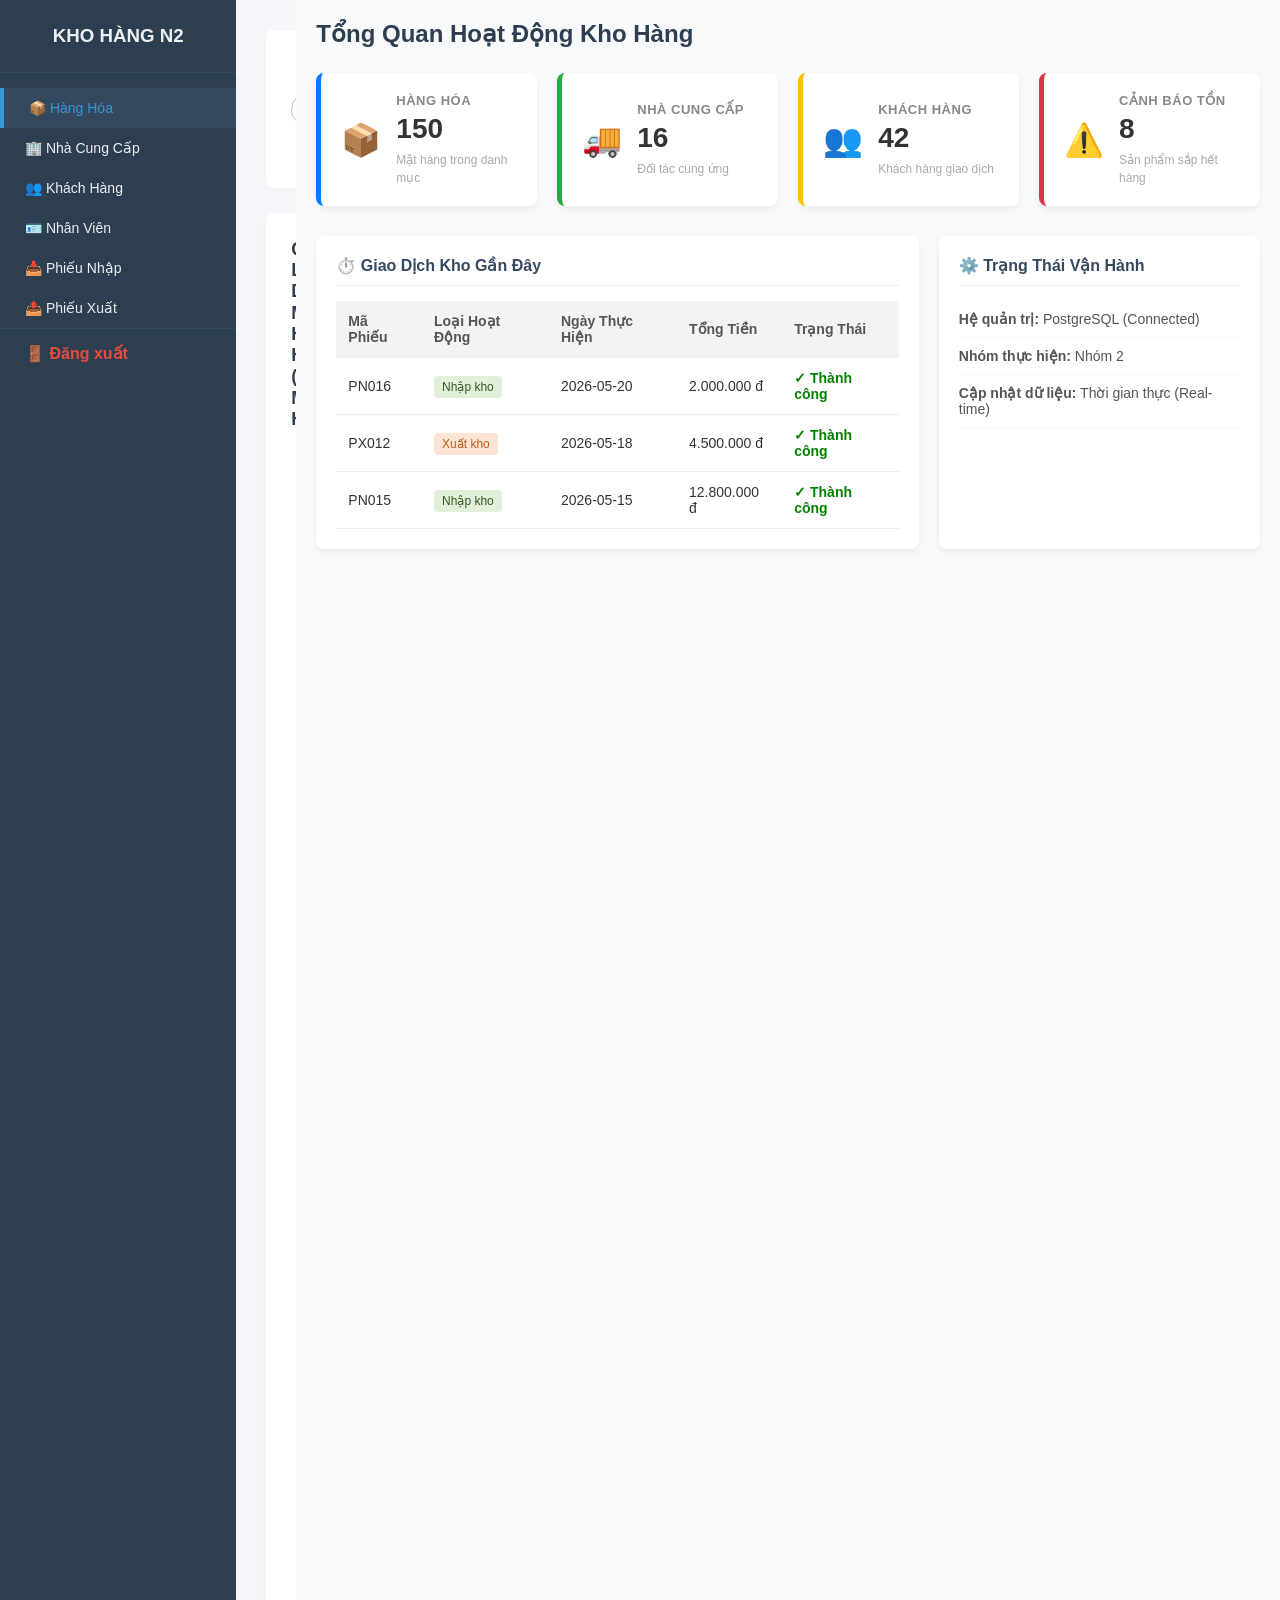
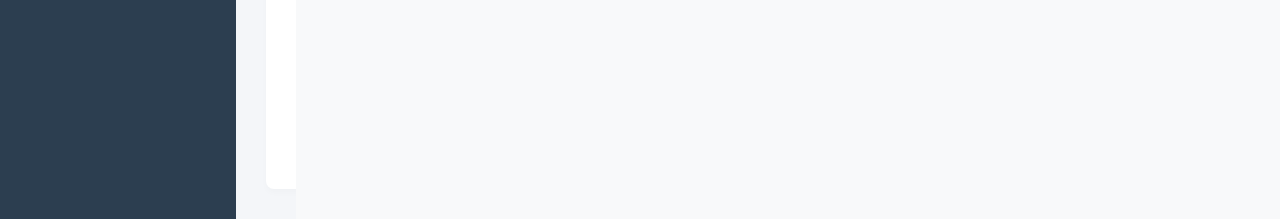
==== index.html @ 29a78b41 "first commit" ====
<!DOCTYPE html>
<html lang="vi">
<head>
    <meta charset="UTF-8">
    <meta name="viewport" content="width=device-width, initial-scale=1.0">
    <title>Bảng Điều Khiển Quản Lý Kho</title>
    <link rel="stylesheet" href="style.css">
</head>
<body>

    <aside class="sidebar">
        <div class="sidebar-brand">
            <h3>KHO HÀNG N2</h3>
        </div>
        <ul class="sidebar-menu">
            <li class="menu-item active" onclick="switchTab('tab-hanghoa')">📦 Hàng Hóa</li>
            <li class="menu-item" onclick="switchTab('tab-nhacungcap')">🏢 Nhà Cung Cấp</li>
            <li class="menu-item" onclick="switchTab('tab-khachhang')">👥 Khách Hàng</li>
            <li class="menu-item" onclick="switchTab('tab-nhanvien')">🪪 Nhân Viên</li>
            <li class="menu-item" onclick="switchTab('tab-phieunhap')">📥 Phiếu Nhập</li>
            <li class="menu-item" onclick="switchTab('tab-phieuxuat')">📤 Phiếu Xuất</li>
            <li class="logout-item"><a href="login.html">🚪 Đăng xuất</a></li>
        </ul>
    </aside>

    <main class="main-content">
        <header class="top-bar">
            <div class="search-box">
                <input type="text" id="globalSearch" placeholder="🔍 Tìm nhanh dữ liệu trong bảng này..." onkeyup="searchActiveTable()">
            </div>
            <div class="user-profile">
                <span>Xin chào, <b>Quản trị viên (Nhóm 2)</b></span>
            </div>
        </header>

        <div id="tab-hanghoa" class="tab-panel active">
            <div class="panel-header">
                <h2>Quản Lý Danh Mục Hàng Hóa (15 Mặt Hàng)</h2>
                <button class="btn btn-primary" onclick="openAddModal('hanghoa')">+ Thêm Hàng Hóa</button>
            </div>
            <div class="table-responsive">
                <table class="data-table" id="table-hanghoa">
                    <thead>
                        <tr><th>Mã Hàng</th><th>Tên Hàng Hóa</th><th>Loại Hàng</th><th>ĐVT</th><th>Giá Nhập (VND)</th><th>Giá Bán (VND)</th><th>Hành động</th></tr>
                    </thead>
                    <tbody>
                        <tr><td><span class="badge">MH001</span></td><td>Gạo Tám Thơm Điện Biên</td><td>Lương thực</td><td>Kg</td><td>15,000</td><td>20,000</td><td><button class="btn-action btn-edit" onclick="openEditModal(this, 'hanghoa')">Sửa</button><button class="btn-action btn-delete" onclick="triggerDelete(this)">Xóa</button></td></tr>
                        <tr><td><span class="badge">MH002</span></td><td>Dầu Ăn Neptune Light 1L</td><td>Thực phẩm</td><td>Chai</td><td>40,000</td><td>50,000</td><td><button class="btn-action btn-edit" onclick="openEditModal(this, 'hanghoa')">Sửa</button><button class="btn-action btn-delete" onclick="triggerDelete(this)">Xóa</button></td></tr>
                        <tr><td><span class="badge">MH003</span></td><td>Mì Hảo Hảo Tôm Chua Cay</td><td>Thực phẩm</td><td>Thùng</td><td>105,000</td><td>120,000</td><td><button class="btn-action btn-edit" onclick="openEditModal(this, 'hanghoa')">Sửa</button><button class="btn-action btn-delete" onclick="triggerDelete(this)">Xóa</button></td></tr>
                        <tr><td><span class="badge">MH004</span></td><td>Nước mắm Nam Ngư 750ml</td><td>Gia vị</td><td>Chai</td><td>30,000</td><td>42,000</td><td><button class="btn-action btn-edit" onclick="openEditModal(this, 'hanghoa')">Sửa</button><button class="btn-action btn-delete" onclick="triggerDelete(this)">Xóa</button></td></tr>
                        <tr><td><span class="badge">MH005</span></td><td>Đường tinh luyện Biên Hòa</td><td>Gia vị</td><td>Kg</td><td>20,000</td><td>28,000</td><td><button class="btn-action btn-edit" onclick="openEditModal(this, 'hanghoa')">Sửa</button><button class="btn-action btn-delete" onclick="triggerDelete(this)">Xóa</button></td></tr>
                        <tr><td><span class="badge">MH006</span></td><td>Nồi Cơm Điện Toshiba 1.8L</td><td>Gia dụng</td><td>Cái</td><td>950,000</td><td>1,150,000</td><td><button class="btn-action btn-edit" onclick="openEditModal(this, 'hanghoa')">Sửa</button><button class="btn-action btn-delete" onclick="triggerDelete(this)">Xóa</button></td></tr>
                        <tr><td><span class="badge">MH007</span></td><td>Bếp từ đơn Sunhouse SHD6160</td><td>Gia dụng</td><td>Cái</td><td>600,000</td><td>850,000</td><td><button class="btn-action btn-edit" onclick="openEditModal(this, 'hanghoa')">Sửa</button><button class="btn-action btn-delete" onclick="triggerDelete(this)">Xóa</button></td></tr>
                        <tr><td><span class="badge">MH008</span></td><td>Bột Giặt Omo Matic 4.5kg</td><td>Hóa mỹ phẩm</td><td>Túi</td><td>120,000</td><td>150,000</td><td><button class="btn-action btn-edit" onclick="openEditModal(this, 'hanghoa')">Sửa</button><button class="btn-action btn-delete" onclick="triggerDelete(this)">Xóa</button></td></tr>
                        <tr><td><span class="badge">MH009</span></td><td>Nước xả vải Comfort 3.2L</td><td>Hóa mỹ phẩm</td><td>Túi</td><td>135,000</td><td>170,000</td><td><button class="btn-action btn-edit" onclick="openEditModal(this, 'hanghoa')">Sửa</button><button class="btn-action btn-delete" onclick="triggerDelete(this)">Xóa</button></td></tr>
                        <tr><td><span class="badge">MH010</span></td><td>Sữa tươi Vinamilk ít đường</td><td>Thực phẩm</td><td>Thùng</td><td>290,000</td><td>335,000</td><td><button class="btn-action btn-edit" onclick="openEditModal(this, 'hanghoa')">Sửa</button><button class="btn-action btn-delete" onclick="triggerDelete(this)">Xóa</button></td></tr>
                        <tr><td><span class="badge">MH011</span></td><td>Tương ớt Chinsu chai 250g</td><td>Gia vị</td><td>Chai</td><td>11,000</td><td>15,000</td><td><button class="btn-action btn-edit" onclick="openEditModal(this, 'hanghoa')">Sửa</button><button class="btn-action btn-delete" onclick="triggerDelete(this)">Xóa</button></td></tr>
                        <tr><td><span class="badge">MH012</span></td><td>Nước rửa chén Sunlight Chanh</td><td>Hóa mỹ phẩm</td><td>Chai</td><td>22,000</td><td>30,000</td><td><button class="btn-action btn-edit" onclick="openEditModal(this, 'hanghoa')">Sửa</button><button class="btn-action btn-delete" onclick="triggerDelete(this)">Xóa</button></td></tr>
                        <tr><td><span class="badge">MH013</span></td><td>Quạt đứng Senko GTS1628</td><td>Gia dụng</td><td>Cái</td><td>320,000</td><td>410,000</td><td><button class="btn-action btn-edit" onclick="openEditModal(this, 'hanghoa')">Sửa</button><button class="btn-action btn-delete" onclick="triggerDelete(this)">Xóa</button></td></tr>
                        <tr><td><span class="badge">MH014</span></td><td>Hạt nêm Knorr thịt thăn 900g</td><td>Gia vị</td><td>Gói</td><td>65,000</td><td>82,000</td><td><button class="btn-action btn-edit" onclick="openEditModal(this, 'hanghoa')">Sửa</button><button class="btn-action btn-delete" onclick="triggerDelete(this)">Xóa</button></td></tr>
                        <tr><td><span class="badge">MH015</span></td><td>Bánh quy Cosy Kinh Đô marie</td><td>Thực phẩm</td><td>Hộp</td><td>38,000</td><td>48,000</td><td><button class="btn-action btn-edit" onclick="openEditModal(this, 'hanghoa')">Sửa</button><button class="btn-action btn-delete" onclick="triggerDelete(this)">Xóa</button></td></tr>
                    </tbody>
                </table>
            </div>
        </div>

        <div id="tab-nhacungcap" class="tab-panel">
            <div class="panel-header">
                <h2>Quản Lý Nhà Cung Cấp (15 Đối Tác)</h2>
                <button class="btn btn-primary" onclick="openAddModal('nhacungcap')">+ Thêm Nhà Cung Cấp</button>
            </div>
            <div class="table-responsive">
                <table class="data-table" id="table-nhacungcap">
                    <thead>
                        <tr><th>Mã NCC</th><th>Tên Nhà Cung Cấp</th><th>Địa Chỉ</th><th>Số Điện Thoại</th><th>Hành động</th></tr>
                    </thead>
                    <tbody>
                        <tr><td><span class="badge">NCC001</span></td><td>Tổng Công ty Lương thực Miền Bắc</td><td>Hai Bà Trưng, Hà Nội</td><td>0243.888.999</td><td><button class="btn-action btn-edit" onclick="openEditModal(this, 'nhacungcap')">Sửa</button><button class="btn-action btn-delete" onclick="triggerDelete(this)">Xóa</button></td></tr>
                        <tr><td><span class="badge">NCC002</span></td><td>Tập đoàn Dầu thực vật Cái Lân</td><td>KCN Cái Lân, Quảng Ninh</td><td>0203.345.678</td><td><button class="btn-action btn-edit" onclick="openEditModal(this, 'nhacungcap')">Sửa</button><button class="btn-action btn-delete" onclick="triggerDelete(this)">Xóa</button></td></tr>
                        <tr><td><span class="badge">NCC003</span></td><td>Công ty Cổ phần Acecook Việt Nam</td><td>Tân Bình, TP. Hồ Chí Minh</td><td>0283.815.406</td><td><button class="btn-action btn-edit" onclick="openEditModal(this, 'nhacungcap')">Sửa</button><button class="btn-action btn-edit" onclick="openEditModal(this, 'nhacungcap')">Sửa</button><button class="btn-action btn-delete" onclick="triggerDelete(this)">Xóa</button></td></tr>
                        <tr><td><span class="badge">NCC004</span></td><td>Công ty TNHH Quốc tế Unilever VN</td><td>Quận 7, TP. Hồ Chí Minh</td><td>0285.413.568</td><td><button class="btn-action btn-edit" onclick="openEditModal(this, 'nhacungcap')">Sửa</button><button class="btn-action btn-delete" onclick="triggerDelete(this)">Xóa</button></td></tr>
                        <tr><td><span class="badge">NCC005</span></td><td>Tập đoàn Sunhouse Toàn Cầu</td><td>Thạch Thất, Hà Nội</td><td>0243.733.996</td><td><button class="btn-action btn-edit" onclick="openEditModal(this, 'nhacungcap')">Sửa</button><button class="btn-action btn-delete" onclick="triggerDelete(this)">Xóa</button></td></tr>
                        <tr><td><span class="badge">NCC006</span></td><td>Công ty Cổ phần Hàng tiêu dùng Masan</td><td>Quận 1, TP. Hồ Chí Minh</td><td>0286.255.566</td><td><button class="btn-action btn-edit" onclick="openEditModal(this, 'nhacungcap')">Sửa</button><button class="btn-action btn-delete" onclick="triggerDelete(this)">Xóa</button></td></tr>
                        <tr><td><span class="badge">NCC007</span></td><td>Công ty Cổ phần Sữa Việt Nam Vinamilk</td><td>Quận 7, TP. Hồ Chí Minh</td><td>0285.415.555</td><td><button class="btn-action btn-edit" onclick="openEditModal(this, 'nhacungcap')">Sửa</button><button class="btn-action btn-delete" onclick="triggerDelete(this)">Xóa</button></td></tr>
                        <tr><td><span class="badge">NCC008</span></td><td>Công ty TNHH Kinh Đô Việt Nam</td><td>Bình Dương</td><td>0274.375.566</td><td><button class="btn-action btn-edit" onclick="openEditModal(this, 'nhacungcap')">Sửa</button><button class="btn-action btn-delete" onclick="triggerDelete(this)">Xóa</button></td></tr>
                        <tr><td><span class="badge">NCC009</span></td><td>Công ty TNHH Điện tử Toshiba VN</td><td>Quận 1, TP. Hồ Chí Minh</td><td>0283.824.288</td><td><button class="btn-action btn-edit" onclick="openEditModal(this, 'nhacungcap')">Sửa</button><button class="btn-action btn-delete" onclick="triggerDelete(this)">Xóa</button></td></tr>
                        <tr><td><span class="badge">NCC010</span></td><td>Công ty Điện gia dụng Senko VN</td><td>Bình Tân, TP. Hồ Chí Minh</td><td>0283.762.024</td><td><button class="btn-action btn-edit" onclick="openEditModal(this, 'nhacungcap')">Sửa</button><button class="btn-action btn-delete" onclick="triggerDelete(this)">Xóa</button></td></tr>
                        <tr><td><span class="badge">NCC011</span></td><td>Nhà máy Đường Biên Hòa</td><td>Biên Hòa, Đồng Nai</td><td>0251.383.615</td><td><button class="btn-action btn-edit" onclick="openEditModal(this, 'nhacungcap')">Sửa</button><button class="btn-action btn-delete" onclick="triggerDelete(this)">Xóa</button></td></tr>
                        <tr><td><span class="badge">NCC012</span></td><td>Đại lý Phân phối Nông sản Việt</td><td>Hoàng Mai, Hà Nội</td><td>0912.999.111</td><td><button class="btn-action btn-edit" onclick="openEditModal(this, 'nhacungcap')">Sửa</button><button class="btn-action btn-delete" onclick="triggerDelete(this)">Xóa</button></td></tr>
                        <tr><td><span class="badge">NCC013</span></td><td>Nhà cung ứng Gia vị miền Trung</td><td>Hải Châu, Đà Nẵng</td><td>0236.355.777</td><td><button class="btn-action btn-edit" onclick="openEditModal(this, 'nhacungcap')">Sửa</button><button class="btn-action btn-delete" onclick="triggerDelete(this)">Xóa</button></td></tr>
                        <tr><td><span class="badge">NCC014</span></td><td>Bách Hóa Tổng Hợp Minh Quân</td><td>Thanh Xuân, Hà Nội</td><td>0944.555.666</td><td><button class="btn-action btn-edit" onclick="openEditModal(this, 'nhacungcap')">Sửa</button><button class="btn-action btn-delete" onclick="triggerDelete(this)">Xóa</button></td></tr>
                        <tr><td><span class="badge">NCC015</span></td><td>Hệ thống Phân phối Thiết bị Điện máy Sài Gòn</td><td>Quận 3, TP. Hồ Chí Minh</td><td>0283.999.888</td><td><button class="btn-action btn-edit" onclick="openEditModal(this, 'nhacungcap')">Sửa</button><button class="btn-action btn-delete" onclick="triggerDelete(this)">Xóa</button></td></tr>
                    </tbody>
                </table>
            </div>
        </div>

        <div id="tab-khachhang" class="tab-panel">
            <div class="panel-header">
                <h2>Quản Lý Danh Sách Khách Hàng (15 Khách Hàng)</h2>
                <button class="btn btn-primary" onclick="openAddModal('khachhang')">+ Thêm Khách Hàng</button>
            </div>
            <div class="table-responsive">
                <table class="data-table" id="table-khachhang">
                    <thead>
                        <tr><th>Mã KH</th><th>Tên Khách Hàng</th><th>Địa Chỉ</th><th>Số Điện Thoại</th><th>Email</th><th>Hành động</th></tr>
                    </thead>
                    <tbody>
                        <tr><td><span class="badge">KH001</span></td><td>Nguyễn Văn An</td><td>Cầu Giấy, Hà Nội</td><td>0912.345.678</td><td>an.nv@gmail.com</td><td><button class="btn-action btn-edit" onclick="openEditModal(this, 'khachhang')">Sửa</button><button class="btn-action btn-delete" onclick="triggerDelete(this)">Xóa</button></td></tr>
                        <tr><td><span class="badge">KH002</span></td><td>Trần Thị Bình</td><td>Đống Đa, Hà Nội</td><td>0988.777.666</td><td>binh.tt@gmail.com</td><td><button class="btn-action btn-edit" onclick="openEditModal(this, 'khachhang')">Sửa</button><button class="btn-action btn-delete" onclick="triggerDelete(this)">Xóa</button></td></tr>
                        <tr><td><span class="badge">KH003</span></td><td>Lê Hoàng Long</td><td>Quận 1, TP. Hồ Chí Minh</td><td>0903.111.222</td><td>long.lh@gmail.com</td><td><button class="btn-action btn-edit" onclick="openEditModal(this, 'khachhang')">Sửa</button><button class="btn-action btn-delete" onclick="triggerDelete(this)">Xóa</button></td></tr>
                        <tr><td><span class="badge">KH004</span></td><td>Phạm Minh Đức</td><td>Hải An, Hải Phòng</td><td>0945.888.112</td><td>duc.pm@gmail.com</td><td><button class="btn-action btn-edit" onclick="openEditModal(this, 'khachhang')">Sửa</button><button class="btn-action btn-delete" onclick="triggerDelete(this)">Xóa</button></td></tr>
                        <tr><td><span class="badge">KH005</span></td><td>Vũ Thu Thảo</td><td>Thanh Xuân, Hà Nội</td><td>0976.223.344</td><td>thao.vt@gmail.com</td><td><button class="btn-action btn-edit" onclick="openEditModal(this, 'khachhang')">Sửa</button><button class="btn-action btn-delete" onclick="triggerDelete(this)">Xóa</button></td></tr>
                        <tr><td><span class="badge">KH006</span></td><td>Đỗ Hoàng Bách</td><td>Hoàn Kiếm, Hà Nội</td><td>0915.999.000</td><td>bach.dh@gmail.com</td><td><button class="btn-action btn-edit" onclick="openEditModal(this, 'khachhang')">Sửa</button><button class="btn-action btn-delete" onclick="triggerDelete(this)">Xóa</button></td></tr>
                        <tr><td><span class="badge">KH007</span></td><td>Hoàng Ngọc Diệp</td><td>Ba Đình, Hà Nội</td><td>0934.123.456</td><td>diep.hn@hotmail.com</td><td><button class="btn-action btn-edit" onclick="openEditModal(this, 'khachhang')">Sửa</button><button class="btn-action btn-delete" onclick="triggerDelete(this)">Xóa</button></td></tr>
                        <tr><td><span class="badge">KH008</span></td><td>Bùi Quốc Khánh</td><td>TP. Bắc Ninh</td><td>0965.444.555</td><td>khanh.bq@yahoo.com</td><td><button class="btn-action btn-edit" onclick="openEditModal(this, 'khachhang')">Sửa</button><button class="btn-action btn-delete" onclick="triggerDelete(this)">Xóa</button></td></tr>
                        <tr><td><span class="badge">KH009</span></td><td>Nguyễn Thị Mai</td><td>TP. Vinh, Nghệ An</td><td>0919.828.181</td><td>mai.nt@gmail.com</td><td><button class="btn-action btn-edit" onclick="openEditModal(this, 'khachhang')">Sửa</button><button class="btn-action btn-delete" onclick="triggerDelete(this)">Xóa</button></td></tr>
                        <tr><td><span class="badge">KH010</span></td><td>Phan Thanh Tùng</td><td>Liên Chiểu, Đà Nẵng</td><td>0905.777.888</td><td>tung.pt@outlook.com</td><td><button class="btn-action btn-edit" onclick="openEditModal(this, 'khachhang')">Sửa</button><button class="btn-action btn-delete" onclick="triggerDelete(this)">Xóa</button></td></tr>
                        <tr><td><span class="badge">KH011</span></td><td>Nguyễn Thúy Hạnh</td><td>Quận 3, TP. Hồ Chí Minh</td><td>0938.441.122</td><td>hanh.nt@gmail.com</td><td><button class="btn-action btn-edit" onclick="openEditModal(this, 'khachhang')">Sửa</button><button class="btn-action btn-delete" onclick="triggerDelete(this)">Xóa</button></td></tr>
                        <tr><td><span class="badge">KH012</span></td><td>Dương Đình Vinh</td><td>Lạng Sơn</td><td>0982.332.211</td><td>vinh.dd@gmail.com</td><td><button class="btn-action btn-edit" onclick="openEditModal(this, 'khachhang')">Sửa</button><button class="btn-action btn-delete" onclick="triggerDelete(this)">Xóa</button></td></tr>
                        <tr><td><span class="badge">KH013</span></td><td>Lý Chí Thành</td><td>Quận 5, TP. Hồ Chí Minh</td><td>0909.667.788</td><td>thanh.lc@gmail.com</td><td><button class="btn-action btn-edit" onclick="openEditModal(this, 'khachhang')">Sửa</button><button class="btn-action btn-delete" onclick="triggerDelete(this)">Xóa</button></td></tr>
                        <tr><td><span class="badge">KH014</span></td><td>Trịnh Công Sơn</td><td>Thành phố Huế</td><td>0947.121.212</td><td>son.tc@gmail.com</td><td><button class="btn-action btn-edit" onclick="openEditModal(this, 'khachhang')">Sửa</button><button class="btn-action btn-delete" onclick="triggerDelete(this)">Xóa</button></td></tr>
                        <tr><td><span class="badge">KH015</span></td><td>Vương Quốc Hải</td><td>Hạ Long, Quảng Ninh</td><td>0913.554.433</td><td>hai.vq@gmail.com</td><td><button class="btn-action btn-edit" onclick="openEditModal(this, 'khachhang')">Sửa</button><button class="btn-action btn-delete" onclick="triggerDelete(this)">Xóa</button></td></tr>
                    </tbody>
                </table>
            </div>
        </div>

        <div id="tab-nhanvien" class="tab-panel">
            <div class="panel-header">
                <h2>Quản Lý Đội Ngũ Nhân Viên (15 Nhân Viên)</h2>
                <button class="btn btn-primary" onclick="openAddModal('nhanvien')">+ Thêm Nhân Viên</button>
            </div>
            <div class="table-responsive">
                <table class="data-table" id="table-nhanvien">
                    <thead>
                        <tr><th>Mã NV</th><th>Họ Tên</th><th>Chức Vụ</th><th>Tài Khoản</th><th>Quyền</th><th>Hành động</th></tr>
                    </thead>
                    <tbody>
                        <tr><td><span class="badge">NV001</span></td><td>Phạm Văn Cự</td><td>Giảng viên hướng dẫn</td><td>cu.pv</td><td>Admin Tổng</td><td><button class="btn-action btn-edit" onclick="openEditModal(this, 'nhanvien')">Sửa</button><button class="btn-action btn-delete" onclick="triggerDelete(this)">Xóa</button></td></tr>
                        <tr><td><span class="badge">NV002</span></td><td>Khổng Đức Bình</td><td>Trưởng ban kiểm kho</td><td>binh.kd</td><td>Admin</td><td><button class="btn-action btn-edit" onclick="openEditModal(this, 'nhanvien')">Sửa</button><button class="btn-action btn-delete" onclick="triggerDelete(this)">Xóa</button></td></tr>
                        <tr><td><span class="badge">NV003</span></td><td>Phùng Hoàng Khoa</td><td>Kế toán kho hàng</td><td>khoa.ph</td><td>User</td><td><button class="btn-action btn-edit" onclick="openEditModal(this, 'nhanvien')">Sửa</button><button class="btn-action btn-delete" onclick="triggerDelete(this)">Xóa</button></td></tr>
                        <tr><td><span class="badge">NV004</span></td><td>Đinh Quốc Tuấn</td><td>Nhân viên điều phối xuất</td><td>tuan.dq</td><td>User</td><td><button class="btn-action btn-edit" onclick="openEditModal(this, 'nhanvien')">Sửa</button><button class="btn-action btn-delete" onclick="triggerDelete(this)">Xóa</button></td></tr>
                        <tr><td><span class="badge">NV005</span></td><td>Đặng Nguyên Bách</td><td>Thủ kho phụ trách nhập</td><td>bach.dn</td><td>User</td><td><button class="btn-action btn-edit" onclick="openEditModal(this, 'nhanvien')">Sửa</button><button class="btn-action btn-delete" onclick="triggerDelete(this)">Xóa</button></td></tr>
                        <tr><td><span class="badge">NV006</span></td><td>Nguyễn Hoàng Long</td><td>Giám sát ca ngày</td><td>long.nh</td><td>Admin</td><td><button class="btn-action btn-edit" onclick="openEditModal(this, 'nhanvien')">Sửa</button><button class="btn-action btn-delete" onclick="triggerDelete(this)">Xóa</button></td></tr>
                        <tr><td><span class="badge">NV007</span></td><td>Trần Minh Quân</td><td>Giám sát ca đêm</td><td>quan.tm</td><td>User</td><td><button class="btn-action btn-edit" onclick="openEditModal(this, 'nhanvien')">Sửa</button><button class="btn-action btn-delete" onclick="triggerDelete(this)">Xóa</button></td></tr>
                        <tr><td><span class="badge">NV008</span></td><td>Lê Thị Hương</td><td>Nhân viên dán nhãn</td><td>huong.lt</td><td>User</td><td><button class="btn-action btn-edit" onclick="openEditModal(this, 'nhanvien')">Sửa</button><button class="btn-action btn-delete" onclick="triggerDelete(this)">Xóa</button></td></tr>
                        <tr><td><span class="badge">NV009</span></td><td>Nguyễn Đình Trọng</td><td>Nhân viên bốc dỡ</td><td>trong.nd</td><td>User</td><td><button class="btn-action btn-edit" onclick="openEditModal(this, 'nhanvien')">Sửa</button><button class="btn-action btn-delete" onclick="triggerDelete(this)">Xóa</button></td></tr>
                        <tr><td><span class="badge">NV010</span></td><td>Phạm Thanh Hà</td><td>Nhân viên văn phòng kho</td><td>ha.pt</td><td>User</td><td><button class="btn-action btn-edit" onclick="openEditModal(this, 'nhanvien')">Sửa</button><button class="btn-action btn-delete" onclick="triggerDelete(this)">Xóa</button></td></tr>
                        <tr><td><span class="badge">NV011</span></td><td>Vũ Đức Thịnh</td><td>Nhân viên vận chuyển 1</td><td>thinh.vd</td><td>User</td><td><button class="btn-action btn-edit" onclick="openEditModal(this, 'nhanvien')">Sửa</button><button class="btn-action btn-delete" onclick="triggerDelete(this)">Xóa</button></td></tr>
                        <tr><td><span class="badge">NV012</span></td><td>Đỗ Văn Hùng</td><td>Nhân viên vận chuyển 2</td><td>hung.dv</td><td>User</td><td><button class="btn-action btn-edit" onclick="openEditModal(this, 'nhanvien')">Sửa</button><button class="btn-action btn-delete" onclick="triggerDelete(this)">Xóa</button></td></tr>
                        <tr><td><span class="badge">NV013</span></td><td>Lý Mỹ Linh</td><td>Kế toán công nợ kho</td><td>linh.lm</td><td>User</td><td><button class="btn-action btn-edit" onclick="openEditModal(this, 'nhanvien')">Sửa</button><button class="btn-action btn-delete" onclick="triggerDelete(this)">Xóa</button></td></tr>
                        <tr><td><span class="badge">NV014</span></td><td>Trần Hoàng Giang</td><td>Bảo vệ tổng kho</td><td>giang.th</td><td>User</td><td><button class="btn-action btn-edit" onclick="openEditModal(this, 'nhanvien')">Sửa</button><button class="btn-action btn-delete" onclick="triggerDelete(this)">Xóa</button></td></tr>
                        <tr><td><span class="badge">NV015</span></td><td>Nguyễn Quốc Bảo</td><td>Kỹ thuật viên hệ thống</td><td>bao.nq</td><td>Admin</td><td><button class="btn-action btn-edit" onclick="openEditModal(this, 'nhanvien')">Sửa</button><button class="btn-action btn-delete" onclick="triggerDelete(this)">Xóa</button></td></tr>
                    </tbody>
                </table>
            </div>
        </div>

        <div id="tab-phieunhap" class="tab-panel">
            <div class="panel-header">
                <h2>Quản Lý Lịch Sử Nhập Kho (15 Lịch Sử)</h2>
                <button class="btn btn-primary" onclick="openAddModal('phieunhap')">+ Lập Phiếu Nhập</button>
            </div>
            <div class="table-responsive">
                <table class="data-table" id="table-phieunhap">
                    <thead>
                        <tr><th>Mã Phiếu</th><th>Ngày Nhập</th><th>Nhà Cung Cấp</th><th>NV Lập</th><th>Chi Tiết Mặt Hàng (Mã - SL)</th><th>Tổng Tiền (VND)</th><th>Hành động</th></tr>
                    </thead>
                    <tbody>
                        <tr><td><span class="badge">PN001</span></td><td>2026-05-01</td><td>NCC001</td><td>NV005</td><td>• MH001 (200 Kg)<br>• MH005 (50 Kg)</td><td>4,000,000</td><td><button class="btn-action btn-edit" onclick="openEditModal(this, 'phieunhap')">Sửa</button><button class="btn-action btn-delete" onclick="triggerDelete(this)">Xóa</button></td></tr>
                        <tr><td><span class="badge">PN002</span></td><td>2026-05-02</td><td>NCC002</td><td>NV003</td><td>• MH002 (200 Chai)</td><td>8,000,000</td><td><button class="btn-action btn-edit" onclick="openEditModal(this, 'phieunhap')">Sửa</button><button class="btn-action btn-delete" onclick="triggerDelete(this)">Xóa</button></td></tr>
                        <tr><td><span class="badge">PN003</span></td><td>2026-05-03</td><td>NCC003</td><td>NV005</td><td>• MH003 (100 Thùng)</td><td>10,500,000</td><td><button class="btn-action btn-edit" onclick="openEditModal(this, 'phieunhap')">Sửa</button><button class="btn-action btn-delete" onclick="triggerDelete(this)">Xóa</button></td></tr>
                        <tr><td><span class="badge">PN004</span></td><td>2026-05-04</td><td>NCC005</td><td>NV002</td><td>• MH006 (20 Cái)<br>• MH007 (10 Cái)</td><td>25,000,000</td><td><button class="btn-action btn-edit" onclick="openEditModal(this, 'phieunhap')">Sửa</button><button class="btn-action btn-delete" onclick="triggerDelete(this)">Xóa</button></td></tr>
                        <tr><td><span class="badge">PN005</span></td><td>2026-05-05</td><td>NCC004</td><td>NV003</td><td>• MH008 (100 Túi)</td><td>12,000,000</td><td><button class="btn-action btn-edit" onclick="openEditModal(this, 'phieunhap')">Sửa</button><button class="btn-action btn-delete" onclick="triggerDelete(this)">Xóa</button></td></tr>
                        <tr><td><span class="badge">PN006</span></td><td>2026-05-06</td><td>NCC006</td><td>NV005</td><td>• MH004 (150 Chai)</td><td>4,500,000</td><td><button class="btn-action btn-edit" onclick="openEditModal(this, 'phieunhap')">Sửa</button><button class="btn-action btn-delete" onclick="triggerDelete(this)">Xóa</button></td></tr>
                        <tr><td><span class="badge">PN007</span></td><td>2026-05-07</td><td>NCC007</td><td>NV003</td><td>• MH010 (50 Thùng)</td><td>14,500,000</td><td><button class="btn-action btn-edit" onclick="openEditModal(this, 'phieunhap')">Sửa</button><button class="btn-action btn-delete" onclick="triggerDelete(this)">Xóa</button></td></tr>
                        <tr><td><span class="badge">PN008</span></td><td>2026-05-08</td><td>NCC008</td><td>NV005</td><td>• MH015 (80 Hộp)</td><td>3,040,000</td><td><button class="btn-action btn-edit" onclick="openEditModal(this, 'phieunhap')">Sửa</button><button class="btn-action btn-delete" onclick="triggerDelete(this)">Xóa</button></td></tr>
                        <tr><td><span class="badge">PN009</span></td><td>2026-05-09</td><td>NCC009</td><td>NV002</td><td>• MH006 (15 Cái)</td><td>14,250,000</td><td><button class="btn-action btn-edit" onclick="openEditModal(this, 'phieunhap')">Sửa</button><button class="btn-action btn-delete" onclick="triggerDelete(this)">Xóa</button></td></tr>
                        <tr><td><span class="badge">PN010</span></td><td>2026-05-10</td><td>NCC010</td><td>NV010</td><td>• MH013 (40 Cái)</td><td>12,800,000</td><td><button class="btn-action btn-edit" onclick="openEditModal(this, 'phieunhap')">Sửa</button><button class="btn-action btn-delete" onclick="triggerDelete(this)">Xóa</button></td></tr>
                        <tr><td><span class="badge">PN011</span></td><td>2026-05-11</td><td>NCC011</td><td>NV003</td><td>• MH005 (200 Kg)</td><td>4,000,000</td><td><button class="btn-action btn-edit" onclick="openEditModal(this, 'phieunhap')">Sửa</button><button class="btn-action btn-delete" onclick="triggerDelete(this)">Xóa</button></td></tr>
                        <tr><td><span class="badge">PN012</span></td><td>2026-05-12</td><td>NCC012</td><td>NV005</td><td>• MH001 (500 Kg)</td><td>7,500,000</td><td><button class="btn-action btn-edit" onclick="openEditModal(this, 'phieunhap')">Sửa</button><button class="btn-action btn-delete" onclick="triggerDelete(this)">Xóa</button></td></tr>
                        <tr><td><span class="badge">PN013</span></td><td>2026-05-13</td><td>NCC013</td><td>NV003</td><td>• MH011 (100 Chai)</td><td>1,100,000</td><td><button class="btn-action btn-edit" onclick="openEditModal(this, 'phieunhap')">Sửa</button><button class="btn-action btn-delete" onclick="triggerDelete(this)">Xóa</button></td></tr>
                        <tr><td><span class="badge">PN014</span></td><td>2026-05-14</td><td>NCC014</td><td>NV005</td><td>• MH012 (60 Chai)<br>• MH014 (30 Gói)</td><td>3,270,000</td><td><button class="btn-action btn-edit" onclick="openEditModal(this, 'phieunhap')">Sửa</button><button class="btn-action btn-delete" onclick="triggerDelete(this)">Xóa</button></td></tr>
                        <tr><td><span class="badge">PN015</span></td><td>2026-05-15</td><td>NCC015</td><td>NV015</td><td>• MH007 (25 Cái)</td><td>15,000,000</td><td><button class="btn-action btn-edit" onclick="openEditModal(this, 'phieunhap')">Sửa</button><button class="btn-action btn-delete" onclick="triggerDelete(this)">Xóa</button></td></tr>
                    </tbody>
                </table>
            </div>
        </div>

        <div id="tab-phieuxuat" class="tab-panel">
            <div class="panel-header">
                <h2>Quản Lý Lịch Sử Xuất Kho (15 Lịch Sử)</h2>
                <button class="btn btn-primary" onclick="openAddModal('phieuxuat')">+ Lập Phiếu Xuất</button>
            </div>
            <div class="table-responsive">
                <table class="data-table" id="table-phieuxuat">
                    <thead>
                        <tr><th>Mã Phiếu</th><th>Ngày Xuất</th><th>Khách Hàng</th><th>NV Lập</th><th>NV Giao</th><th>Chi Tiết Mặt Hàng (Mã - SL)</th><th>Tổng Tiền (VND)</th><th>Hành động</th></tr>
                    </thead>
                    <tbody>
                        <tr><td><span class="badge">PX001</span></td><td>2026-05-02</td><td>KH001</td><td>NV002</td><td>NV011</td><td>• MH001 (50 Kg)<br>• MH002 (10 Chai)</td><td>1,500,000</td><td><button class="btn-action btn-edit" onclick="openEditModal(this, 'phieuxuat')">Sửa</button><button class="btn-action btn-delete" onclick="triggerDelete(this)">Xóa</button></td></tr>
                        <tr><td><span class="badge">PX002</span></td><td>2026-05-03</td><td>KH003</td><td>NV003</td><td>NV011</td><td>• MH006 (2 Cái)<br>• MH007 (1 Cái)</td><td>3,150,000</td><td><button class="btn-action btn-edit" onclick="openEditModal(this, 'phieuxuat')">Sửa</button><button class="btn-action btn-delete" onclick="triggerDelete(this)">Xóa</button></td></tr>
                        <tr><td><span class="badge">PX003</span></td><td>2026-05-04</td><td>KH002</td><td>NV002</td><td>NV012</td><td>• MH003 (5 Thùng)<br>• MH004 (2 Chai)</td><td>684,000</td><td><button class="btn-action btn-edit" onclick="openEditModal(this, 'phieuxuat')">Sửa</button><button class="btn-action btn-delete" onclick="triggerDelete(this)">Xóa</button></td></tr>
                        <tr><td><span class="badge">PX004</span></td><td>2026-05-05</td><td>KH005</td><td>NV003</td><td>NV011</td><td>• MH008 (10 Túi)</td><td>1,500,000</td><td><button class="btn-action btn-edit" onclick="openEditModal(this, 'phieuxuat')">Sửa</button><button class="btn-action btn-delete" onclick="triggerDelete(this)">Xóa</button></td></tr>
                        <tr><td><span class="badge">PX005</span></td><td>2026-05-06</td><td>KH004</td><td>NV002</td><td>NV012</td><td>• MH003 (20 Thùng)</td><td>2,400,000</td><td><button class="btn-action btn-edit" onclick="openEditModal(this, 'phieuxuat')">Sửa</button><button class="btn-action btn-delete" onclick="triggerDelete(this)">Xóa</button></td></tr>
                        <tr><td><span class="badge">PX006</span></td><td>2026-05-07</td><td>KH006</td><td>NV006</td><td>NV011</td><td>• MH009 (5 Túi)</td><td>850,000</td><td><button class="btn-action btn-edit" onclick="openEditModal(this, 'phieuxuat')">Sửa</button><button class="btn-action btn-delete" onclick="triggerDelete(this)">Xóa</button></td></tr>
                        <tr><td><span class="badge">PX007</span></td><td>2026-05-08</td><td>KH007</td><td>NV003</td><td>NV011</td><td>• MH010 (10 Thùng)</td><td>3,350,000</td><td><button class="btn-action btn-edit" onclick="openEditModal(this, 'phieuxuat')">Sửa</button><button class="btn-action btn-delete" onclick="triggerDelete(this)">Xóa</button></td></tr>
                        <tr><td><span class="badge">PX008</span></td><td>2026-05-09</td><td>KH008</td><td>NV002</td><td>NV012</td><td>• MH013 (5 Cái)</td><td>2,050,000</td><td><button class="btn-action btn-edit" onclick="openEditModal(this, 'phieuxuat')">Sửa</button><button class="btn-action btn-delete" onclick="triggerDelete(this)">Xóa</button></td></tr>
                        <tr><td><span class="badge">PX009</span></td><td>2026-05-10</td><td>KH009</td><td>NV007</td><td>NV011</td><td>• MH001 (100 Kg)</td><td>2,000,000</td><td><button class="btn-action btn-edit" onclick="openEditModal(this, 'phieuxuat')">Sửa</button><button class="btn-action btn-delete" onclick="triggerDelete(this)">Xóa</button></td></tr>
                        <tr><td><span class="badge">PX010</span></td><td>2026-05-11</td><td>KH010</td><td>NV003</td><td>NV012</td><td>• MH011 (20 Chai)</td><td>300,000</td><td><button class="btn-action btn-edit" onclick="openEditModal(this, 'phieuxuat')">Sửa</button><button class="btn-action btn-delete" onclick="triggerDelete(this)">Xóa</button></td></tr>
                        <tr><td><span class="badge">PX011</span></td><td>2026-05-12</td><td>KH011</td><td>NV002</td><td>NV011</td><td>• MH012 (15 Chai)</td><td>450,000</td><td><button class="btn-action btn-edit" onclick="openEditModal(this, 'phieuxuat')">Sửa</button><button class="btn-action btn-delete" onclick="triggerDelete(this)">Xóa</button></td></tr>
                        <tr><td><span class="badge">PX012</span></td><td>2026-05-13</td><td>KH012</td><td>NV007</td><td>NV012</td><td>• MH005 (30 Kg)</td><td>840,000</td><td><button class="btn-action btn-edit" onclick="openEditModal(this, 'phieuxuat')">Sửa</button><button class="btn-action btn-delete" onclick="triggerDelete(this)">Xóa</button></td></tr>
                        <tr><td><span class="badge">PX013</span></td><td>2026-05-14</td><td>KH013</td><td>NV003</td><td>NV011</td><td>• MH014 (10 Gói)</td><td>820,000</td><td><button class="btn-action btn-edit" onclick="openEditModal(this, 'phieuxuat')">Sửa</button><button class="btn-action btn-delete" onclick="triggerDelete(this)">Xóa</button></td></tr>
                        <tr><td><span class="badge">PX014</span></td><td>2026-05-15</td><td>KH014</td><td>NV002</td><td>NV012</td><td>• MH015 (20 Hộp)</td><td>960,000</td><td><button class="btn-action btn-edit" onclick="openEditModal(this, 'phieuxuat')">Sửa</button><button class="btn-action btn-delete" onclick="triggerDelete(this)">Xóa</button></td></tr>
                        <tr><td><span class="badge">PX015</span></td><td>2026-05-16</td><td>KH015</td><td>NV006</td><td>NV011</td><td>• MH006 (4 Cái)</td><td>4,600,000</td><td><button class="btn-action btn-edit" onclick="openEditModal(this, 'phieuxuat')">Sửa</button><button class="btn-action btn-delete" onclick="triggerDelete(this)">Xóa</button></td></tr>
                    </tbody>
                </table>
            </div>
        </div>
    </main>

    <div id="dataModal" class="modal">
        <div class="modal-card">
            <div class="modal-header">
                <h3 id="modalTitle">Thêm Mới Dữ Liệu</h3>
                <span class="modal-close" onclick="closeModal()">&times;</span>
            </div>
            <form id="dynamicForm" onsubmit="handleFormSubmit(event)">
                <div id="formInputsContainer">
                    </div>
                <div class="modal-footer">
                    <button type="button" class="btn btn-secondary" onclick="closeModal()">Hủy Bỏ</button>
                    <button type="submit" class="btn btn-primary">Xác Nhận Lưu</button>
                </div>
            </form>
        </div>
    </div>

    <script>
        // Cấu trúc danh sách các trường thông tin chuẩn nghiệp vụ của từng đối tượng
        const tableConfigs = {
            hanghoa: [
                { label: 'Mã Hàng Hóa', key: 'ma', readonly: true },
                { label: 'Tên Hàng Hóa', key: 'ten' },
                { label: 'Loại Hàng', key: 'loai' },
                { label: 'Đơn Vị Tính', key: 'dvt' },
                { label: 'Giá Nhập (VND)', key: 'gianhap' },
                { label: 'Giá Bán (VND)', key: 'giaban' }
            ],
            nhacungcap: [
                { label: 'Mã Nhà Cung Cấp', key: 'ma', readonly: true },
                { label: 'Tên Nhà Cung Cấp', key: 'ten' },
                { label: 'Địa Chỉ', key: 'diachi' },
                { label: 'Số Điện Thoại', key: 'sdt' }
            ],
            khachhang: [
                { label: 'Mã Khách Hàng', key: 'ma', readonly: true },
                { label: 'Tên Khách Hàng', key: 'ten' },
                { label: 'Địa Chỉ', key: 'diachi' },
                { label: 'Số Điện Thoại', key: 'sdt' },
                { label: 'Email Liên Hệ', key: 'email' }
            ],
            nhanvien: [
                { label: 'Mã Nhân Viên', key: 'ma', readonly: true },
                { label: 'Họ Tên Nhân Viên', key: 'ten' },
                { label: 'Chức Vụ', key: 'chucvu' },
                { label: 'Tài Khoản Hệ Thống', key: 'taikhoan' },
                { label: 'Quyền Truy Cập', key: 'quyen' }
            ],
            phieunhap: [
                { label: 'Mã Phiếu Nhập', key: 'ma', readonly: true },
                { label: 'Ngày Nhập Kho', key: 'ngay' },
                { label: 'Mã Nhà Cung Cấp', key: 'ncc' },
                { label: 'Mã Nhân Viên Lập', key: 'nv' },
                { label: 'Danh Sách Mặt Hàng', key: 'chitiet' },
                { label: 'Tổng Tiền Giá Trị (VND)', key: 'tongtien' }
            ],
            phieuxuat: [
                { label: 'Mã Phiếu Xuất', key: 'ma', readonly: true },
                { label: 'Ngày Xuất Kho', key: 'ngay' },
                { label: 'Mã Khách Hàng', key: 'kh' },
                { label: 'Mã Nhân Viên Lập', key: 'nvlap' },
                { label: 'Mã Nhân Viên Giao', key: 'nvgiao' },
                { label: 'Danh Sách Mặt Hàng Xuất', key: 'chitiet' },
                { label: 'Tổng Tiền Thu Về (VND)', key: 'tongtien' }
            ]
        };

        function switchTab(tabId) {
            document.querySelectorAll('.tab-panel').forEach(panel => panel.classList.remove('active'));
            document.querySelectorAll('.menu-item').forEach(item => item.classList.remove('active'));
            document.getElementById(tabId).classList.add('active');
            event.currentTarget.classList.add('active');
            document.getElementById('globalSearch').value = ""; 
            searchActiveTable();
        }

        // ================= CẬP NHẬT: PHẦN SỬA ĐÃ ĐƯỢC LÀM LẠI CHUYÊN NGHIỆP =================
        function openEditModal(button, type) {
            const config = tableConfigs[type];
            const row = button.closest('tr');
            const cells = row.querySelectorAll('td');
            
            document.getElementById('modalTitle').innerText = "Cập Nhật Thông Tin";
            const container = document.getElementById('formInputsContainer');
            container.innerHTML = ""; // Xóa form cũ

            config.forEach((field, index) => {
                const group = document.createElement('div');
                group.className = 'form-group';
                group.style.marginBottom = '15px'; // Tạo khoảng cách thoáng giữa các ô dữ liệu
                
                // Lấy nội dung văn bản hiện tại của cột trong hàng tương ứng
                let cellValue = cells[index] ? cells[index].innerText.trim() : "";
                
                // Nếu là mã khóa chính, kích hoạt chế độ "Chỉ đọc" (readonly) để đảm bảo toàn vẹn dữ liệu
                const isReadOnly = field.readonly ? "readonly style='background:#f4f4f4; color:#666; cursor:not-allowed;'" : "";

                // Sinh cấu trúc Input Form chuyên nghiệp có label tên rõ ràng
                group.innerHTML = `
                    <label style="font-weight:600; display:block; margin-bottom:6px; color:#333; font-size:14px;">${field.label}</label>
                    <input type="text" value="${cellValue}" ${isReadOnly} required style="width:100%; padding:10px; border:1px solid #ccc; border-radius:4px; font-size:14px; box-sizing: border-box;">
                `;
                container.appendChild(group);
            });
            document.getElementById('dataModal').style.display = 'flex';
        }

        // Hàm xử lý hiển thị Form khi bấm Thêm Mới (Form Trống)
        function openAddModal(type) {
            const config = tableConfigs[type];
            document.getElementById('modalTitle').innerText = "Thêm Mới Dữ Liệu";
            const container = document.getElementById('formInputsContainer');
            container.innerHTML = ""; 

            config.forEach(field => {
                const group = document.createElement('div');
                group.className = 'form-group';
                group.style.marginBottom = '15px';
                
                group.innerHTML = `
                    <label style="font-weight:600; display:block; margin-bottom:6px; color:#333; font-size:14px;">${field.label}</label>
                    <input type="text" placeholder="Nhập ${field.label.toLowerCase()}..." required style="width:100%; padding:10px; border:1px solid #ccc; border-radius:4px; font-size:14px; box-sizing: border-box;">
                `;
                container.appendChild(group);
            });
            document.getElementById('dataModal').style.display = 'flex';
        }

        function closeModal() {
            document.getElementById('dataModal').style.display = 'none';
        }

        function handleFormSubmit(e) {
            e.preventDefault();
            alert("Thao tác đồng bộ dữ liệu thành công! Hệ thống đã ghi nhận các thay đổi chỉnh sửa của bạn.");
            closeModal();
        }

        function triggerDelete(button) {
            if(confirm("Xác nhận XÓA dòng dữ liệu này khỏi Cơ sở dữ liệu?")) {
                button.closest('tr').remove();
            }
        }

        function searchActiveTable() {
            let filter = document.getElementById("globalSearch").value.toLowerCase();
            let activePanel = document.querySelector('.tab-panel.active');
            let rows = activePanel.getElementsByTagName("table")[0].getElementsByTagName("tbody")[0].getElementsByTagName("tr");
            
            for (let i = 0; i < rows.length; i++) {
                let rowText = rows[i].innerText.toLowerCase();
                rows[i].style.display = rowText.includes(filter) ? "" : "none";
            }
        }
    </script>
</body>
</html>
<div id="dashboard-content" class="dashboard-container">
    <h2 class="page-title">Tổng Quan Hoạt Động Kho Hàng</h2>
    
    <div class="dashboard-cards">
        <div class="card card-blue">
            <div class="card-icon">📦</div>
            <div class="card-info">
                <h3>Hàng Hóa</h3>
                <p class="card-count">150</p>
                <span>Mặt hàng trong danh mục</span>
            </div>
        </div>
        
        <div class="card card-green">
            <div class="card-icon">🚚</div>
            <div class="card-info">
                <h3>Nhà Cung Cấp</h3>
                <p class="card-count">16</p>
                <span>Đối tác cung ứng</span>
            </div>
        </div>
        
        <div class="card card-orange">
            <div class="card-icon">👥</div>
            <div class="card-info">
                <h3>Khách Hàng</h3>
                <p class="card-count">42</p>
                <span>Khách hàng giao dịch</span>
            </div>
        </div>

        <div class="card card-red">
            <div class="card-icon">⚠️</div>
            <div class="card-info">
                <h3>Cảnh Báo Tồn</h3>
                <p class="card-count">8</p>
                <span>Sản phẩm sắp hết hàng</span>
            </div>
        </div>
    </div>

    <div class="dashboard-details">
        <div class="details-box">
            <h3>⏱️ Giao Dịch Kho Gần Đây</h3>
            <table class="dashboard-table">
                <thead>
                    <tr>
                        <th>Mã Phiếu</th>
                        <th>Loại Hoạt Động</th>
                        <th>Ngày Thực Hiện</th>
                        <th>Tổng Tiền</th>
                        <th>Trạng Thái</th>
                    </tr>
                </thead>
                <tbody>
                    <tr>
                        <td>PN016</td>
                        <td><span class="badge badge-import">Nhập kho</span></td>
                        <td>2026-05-20</td>
                        <td>2.000.000 đ</td>
                        <td><strong style="color: green;">✓ Thành công</strong></td>
                    </tr>
                    <tr>
                        <td>PX012</td>
                        <td><span class="badge badge-export">Xuất kho</span></td>
                        <td>2026-05-18</td>
                        <td>4.500.000 đ</td>
                        <td><strong style="color: green;">✓ Thành công</strong></td>
                    </tr>
                    <tr>
                        <td>PN015</td>
                        <td><span class="badge badge-import">Nhập kho</span></td>
                        <td>2026-05-15</td>
                        <td>12.800.000 đ</td>
                        <td><strong style="color: green;">✓ Thành công</strong></td>
                    </tr>
                </tbody>
            </table>
        </div>

        <div class="details-box short-box">
            <h3>⚙️ Trạng Thái Vận Hành</h3>
            <ul class="status-list">
                <li><strong>Hệ quản trị:</strong> PostgreSQL (Connected)</li>
                <li><strong>Nhóm thực hiện:</strong> Nhóm 2</li>
                <li><strong>Cập nhật dữ liệu:</strong> Thời gian thực (Real-time)</li>
            </ul>
        </div>
    </div>
</div>
---- style.css ----
/* RESET HỆ THỐNG */
* { margin: 0; padding: 0; box-sizing: border-box; font-family: 'Segoe UI', Arial, sans-serif; }
body { background-color: #f4f6f9; color: #333; display: flex; min-height: 100vh; }

/* CSS TRANG ĐĂNG NHẬP */
.login-body { justify-content: center; align-items: center; background: linear-gradient(135deg, #2c3e50 0%, #3498db 100%); }
.login-card { background: white; padding: 40px; border-radius: 10px; box-shadow: 0 10px 25px rgba(0,0,0,0.15); width: 100%; max-width: 380px; }
.login-header { text-align: center; margin-bottom: 25px; }
.login-header h2 { color: #2c3e50; font-size: 22px; }
.login-header p { color: #7f8c8d; font-size: 13px; margin-top: 5px; }

/* SIDEBAR TRÁI */
.sidebar { width: 240px; background-color: #2c3e50; color: #ecf0f1; display: flex; flex-direction: column; }
.sidebar-brand { padding: 25px; text-align: center; border-bottom: 1px solid #34495e; }
.sidebar-menu { list-style: none; flex: 1; padding: 15px 0; }
.menu-item { padding: 12px 25px; cursor: pointer; transition: 0.2s; font-size: 14px; font-weight: 500; }
.menu-item:hover, .menu-item.active { background-color: #34495e; color: #3498db; border-left: 4px solid #3498db; }
.logout-item a { display: block; padding: 15px 25px; color: #e74c3c; text-decoration: none; border-top: 1px solid #34495e; font-weight: bold; }

/* KHÔNG GIAN LÀM VIỆC CHÍNH */
.main-content { flex: 1; padding: 30px; display: flex; flex-direction: column; overflow-x: hidden; }
.top-bar { display: flex; justify-content: space-between; align-items: center; background: white; padding: 15px 25px; border-radius: 6px; box-shadow: 0 2px 4px rgba(0,0,0,0.02); margin-bottom: 25px; }
.search-box input { width: 320px; padding: 8px 15px; border: 1px solid #bdc3c7; border-radius: 20px; outline: none; }
.search-box input:focus { border-color: #3498db; }

/* TABS CẤU TRÚC BẢNG */
.tab-panel { display: none; background: white; border-radius: 8px; padding: 25px; box-shadow: 0 4px 6px rgba(0,0,0,0.02); }
.tab-panel.active { display: block; }
.panel-header { display: flex; justify-content: space-between; align-items: center; margin-bottom: 20px; border-bottom: 2px solid #f4f6f9; padding-bottom: 15px; }
.panel-header h2 { font-size: 18px; color: #2c3e50; }

/* KIỂU DÁNG ĐỊNH DẠNG BẢNG */
.table-responsive { overflow-x: auto; }
.data-table { width: 100%; border-collapse: collapse; font-size: 14px; text-align: left; }
.data-table th { background-color: #f8f9fa; color: #7f8c8d; font-weight: 600; padding: 12px 15px; border-bottom: 2px solid #e9ecef; }
.data-table td { padding: 12px 15px; border-bottom: 1px solid #e9ecef; }
.data-table tr:hover { background-color: #f8f9fa; }
.badge { background-color: #e8f4fd; color: #2980b9; padding: 3px 6px; border-radius: 4px; font-weight: bold; font-size: 12px; }

/* THIẾT KẾ NÚT CHỨC NĂNG (BUTTONS) */
.btn { border: none; padding: 8px 16px; border-radius: 4px; cursor: pointer; font-size: 13px; font-weight: 600; transition: 0.2s; }
.btn-primary { background-color: #3498db; color: white; }
.btn-primary:hover { background-color: #2980b9; }
.btn-secondary { background-color: #95a5a6; color: white; }
.btn-block { width: 100%; padding: 12px; }
.btn-action { border: none; padding: 4px 8px; border-radius: 3px; font-size: 11px; font-weight: bold; cursor: pointer; margin-right: 5px; color: white; }
.btn-edit { background-color: #f1c40f; }
.btn-delete { background-color: #e74c3c; }

/* MODAL ĐIỀU KHIỂN FORM ĐỘNG */
.modal { display: none; position: fixed; top: 0; left: 0; width: 100%; height: 100%; background: rgba(0,0,0,0.4); justify-content: center; align-items: center; z-index: 100; }
.modal-card { background: white; border-radius: 6px; width: 500px; padding: 25px; box-shadow: 0 5px 15px rgba(0,0,0,0.2); }
.modal-header { display: flex; justify-content: space-between; align-items: center; border-bottom: 1px solid #e9ecef; padding-bottom: 10px; margin-bottom: 15px; }
.modal-close { font-size: 20px; cursor: pointer; color: #95a5a6; }
.modal-close:hover { color: #e74c3c; }
.modal-footer { margin-top: 20px; text-align: right; }

/* THÀNH PHẦN INPUT FORM */
.form-group { margin-bottom: 12px; }
.form-group label { display: block; font-size: 12px; font-weight: 600; color: #7f8c8d; margin-bottom: 4px; }
.form-group input { width: 100%; padding: 8px; border: 1px solid #cbd5e1; border-radius: 4px; outline: none; }
/* --- ĐOẠN CSS BỔ SUNG CHO TRANG CHỦ DASHBOARD --- */
.dashboard-container {
    padding: 20px;
    font-family: 'Segoe UI', Arial, sans-serif;
    background-color: #f8f9fa;
}

.page-title {
    margin-bottom: 25px;
    color: #2c3e50;
    font-size: 24px;
    font-weight: 600;
}

/* Định dạng lưới các thẻ Card */
.dashboard-cards {
    display: grid;
    grid-template-columns: repeat(auto-fit, minmax(220px, 1fr));
    gap: 20px;
    margin-bottom: 30px;
}

.card {
    background: #fff;
    padding: 20px;
    border-radius: 8px;
    box-shadow: 0 4px 6px rgba(0,0,0,0.05);
    display: flex;
    align-items: center;
    border-left: 5px solid #ccc;
    transition: transform 0.2s;
}

.card:hover {
    transform: translateY(-3px);
}

.card-blue { border-left-color: #007bff; }
.card-green { border-left-color: #28a745; }
.card-orange { border-left-color: #ffc107; }
.card-red { border-left-color: #dc3545; }

.card-icon {
    font-size: 32px;
    margin-right: 15px;
}

.card-info h3 {
    margin: 0;
    font-size: 13px;
    color: #888;
    text-transform: uppercase;
    letter-spacing: 0.5px;
}

.card-count {
    margin: 5px 0;
    font-size: 28px;
    font-weight: bold;
    color: #333;
}

.card-info span {
    font-size: 12px;
    color: #aaa;
}

/* Bố cục khu vực chi tiết */
.dashboard-details {
    display: flex;
    gap: 20px;
    flex-wrap: wrap;
}

.details-box {
    flex: 2;
    background: #fff;
    padding: 20px;
    border-radius: 8px;
    box-shadow: 0 4px 6px rgba(0,0,0,0.05);
    min-width: 400px;
}

.short-box {
    flex: 1;
    min-width: 250px;
}

.details-box h3 {
    margin-top: 0;
    margin-bottom: 15px;
    font-size: 16px;
    color: #34495e;
    border-bottom: 1px solid #eee;
    padding-bottom: 10px;
}

/* Định dạng bảng trong Dashboard */
.dashboard-table {
    width: 100%;
    border-collapse: collapse;
    text-align: left;
}

.dashboard-table th, .dashboard-table td {
    padding: 12px;
    border-bottom: 1px solid #eee;
    font-size: 14px;
}

.dashboard-table th {
    background-color: #f1f3f5;
    color: #555;
    font-weight: 600;
}

/* Nhãn Trạng thái nhập / xuất (Badges) */
.badge {
    padding: 4px 8px;
    border-radius: 4px;
    font-size: 12px;
    font-weight: 500;
}
.badge-import { background-color: #e2f0d9; color: #385723; }
.badge-export { background-color: #fce4d6; color: #c65911; }

/* Danh sách trạng thái hệ thống */
.status-list {
    list-style: none;
    padding: 0;
    margin: 0;
}
.status-list li {
    padding: 10px 0;
    border-bottom: 1px solid #f8f9fa;
    font-size: 14px;
    color: #555;
}
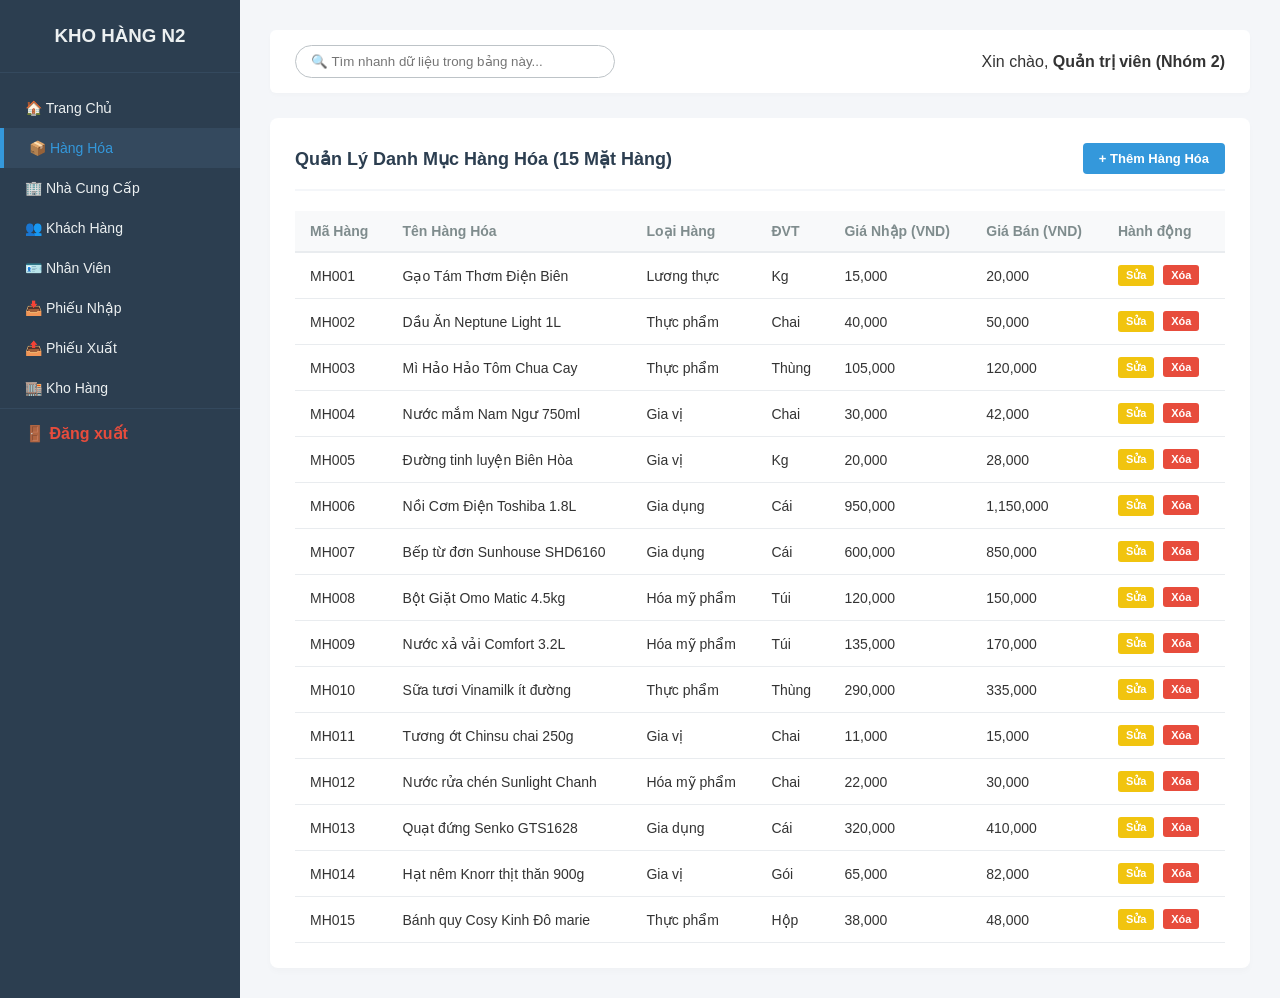
==== commit b32a08fb: "sửa lại code" ====
--- a/index.html
+++ b/index.html
@@ -9,16 +9,18 @@
 <body>
 
     <aside class="sidebar">
-        <div class="sidebar-brand">
+        <div class="sidebar-brand" onclick="switchTab(event, 'tab-home')">
             <h3>KHO HÀNG N2</h3>
         </div>
         <ul class="sidebar-menu">
-            <li class="menu-item active" onclick="switchTab('tab-hanghoa')">📦 Hàng Hóa</li>
-            <li class="menu-item" onclick="switchTab('tab-nhacungcap')">🏢 Nhà Cung Cấp</li>
-            <li class="menu-item" onclick="switchTab('tab-khachhang')">👥 Khách Hàng</li>
-            <li class="menu-item" onclick="switchTab('tab-nhanvien')">🪪 Nhân Viên</li>
-            <li class="menu-item" onclick="switchTab('tab-phieunhap')">📥 Phiếu Nhập</li>
-            <li class="menu-item" onclick="switchTab('tab-phieuxuat')">📤 Phiếu Xuất</li>
+            <li class="menu-item" onclick="switchTab(event, 'tab-home')">🏠 Trang Chủ</li>
+            <li class="menu-item active" onclick="switchTab(event, 'tab-hanghoa')">📦 Hàng Hóa</li>
+            <li class="menu-item" onclick="switchTab(event, 'tab-nhacungcap')">🏢 Nhà Cung Cấp</li>
+            <li class="menu-item" onclick="switchTab(event, 'tab-khachhang')">👥 Khách Hàng</li>
+            <li class="menu-item" onclick="switchTab(event, 'tab-nhanvien')">🪪 Nhân Viên</li>
+            <li class="menu-item" onclick="switchTab(event, 'tab-phieunhap')">📥 Phiếu Nhập</li>
+            <li class="menu-item" onclick="switchTab(event, 'tab-phieuxuat')">📤 Phiếu Xuất</li>
+            <li class="menu-item" onclick="switchTab(event, 'tab-khohang')">🏬 Kho Hàng</li>
             <li class="logout-item"><a href="login.html">🚪 Đăng xuất</a></li>
         </ul>
     </aside>
@@ -32,6 +34,99 @@
                 <span>Xin chào, <b>Quản trị viên (Nhóm 2)</b></span>
             </div>
         </header>
+
+        <div id="tab-home" class="tab-panel">
+            <div class="dashboard-container">
+                <div class="page-title">Trang Chủ Quản Lý Kho</div>
+                <div class="dashboard-cards">
+                    <div class="card card-blue">
+                        <div class="card-icon">📦</div>
+                        <div class="card-info">
+                            <h3>Số lượng hàng hóa</h3>
+                            <div class="card-count" id="homeCountHanghoa">0</div>
+                            <span>Danh mục đang quản lý</span>
+                        </div>
+                    </div>
+                    <div class="card card-green">
+                        <div class="card-icon">🏢</div>
+                        <div class="card-info">
+                            <h3>Nhà cung cấp</h3>
+                            <div class="card-count" id="homeCountNCC">0</div>
+                            <span>Đối tác cung ứng</span>
+                        </div>
+                    </div>
+                    <div class="card card-orange">
+                        <div class="card-icon">👥</div>
+                        <div class="card-info">
+                            <h3>Khách hàng</h3>
+                            <div class="card-count" id="homeCountKH">0</div>
+                            <span>Khách hàng đã lưu</span>
+                        </div>
+                    </div>
+                    <div class="card card-red">
+                        <div class="card-icon">🪪</div>
+                        <div class="card-info">
+                            <h3>Nhân viên</h3>
+                            <div class="card-count" id="homeCountNV">0</div>
+                            <span>Thành viên trong hệ thống</span>
+                        </div>
+                    </div>
+                    <div class="card card-blue">
+                        <div class="card-icon">📥</div>
+                        <div class="card-info">
+                            <h3>Phiếu nhập</h3>
+                            <div class="card-count" id="homeCountPN">0</div>
+                            <span>Lịch sử nhập kho</span>
+                        </div>
+                    </div>
+                    <div class="card card-green">
+                        <div class="card-icon">📤</div>
+                        <div class="card-info">
+                            <h3>Phiếu xuất</h3>
+                            <div class="card-count" id="homeCountPX">0</div>
+                            <span>Lịch sử xuất kho</span>
+                        </div>
+                    </div>
+                    <div class="card card-orange">
+                        <div class="card-icon">🏬</div>
+                        <div class="card-info">
+                            <h3>Kho hàng</h3>
+                            <div class="card-count" id="homeCountKHO">0</div>
+                            <span>Mục kho đang quản lý</span>
+                        </div>
+                    </div>
+                </div>
+                <div class="details-box">
+                    <h3>Tình trạng kho hàng</h3>
+                    <table class="dashboard-table">
+                        <thead>
+                            <tr><th>Mã Kho</th><th>Mã Hàng</th><th>Tồn Kho</th><th>Ghi Chú</th></tr>
+                        </thead>
+                        <tbody id="lowStockBody"></tbody>
+                    </table>
+                </div>
+                <div class="dashboard-details">
+                    <div class="details-box">
+                        <h3>Lịch sử nhập kho gần đây</h3>
+                        <table class="dashboard-table">
+                            <thead>
+                                <tr><th>Mã Phiếu</th><th>Ngày Nhập</th><th>Mã NCC</th><th>Tổng Tiền</th></tr>
+                            </thead>
+                            <tbody id="recentImportBody"></tbody>
+                        </table>
+                    </div>
+                    <div class="details-box">
+                        <h3>Lịch sử xuất kho gần đây</h3>
+                        <table class="dashboard-table">
+                            <thead>
+                                <tr><th>Mã Phiếu</th><th>Ngày Xuất</th><th>Mã KH</th><th>Tổng Tiền</th></tr>
+                            </thead>
+                            <tbody id="recentExportBody"></tbody>
+                        </table>
+                    </div>
+                </div>
+            </div>
+        </div>
 
         <div id="tab-hanghoa" class="tab-panel active">
             <div class="panel-header">
@@ -77,7 +172,7 @@
                     <tbody>
                         <tr><td><span class="badge">NCC001</span></td><td>Tổng Công ty Lương thực Miền Bắc</td><td>Hai Bà Trưng, Hà Nội</td><td>0243.888.999</td><td><button class="btn-action btn-edit" onclick="openEditModal(this, 'nhacungcap')">Sửa</button><button class="btn-action btn-delete" onclick="triggerDelete(this)">Xóa</button></td></tr>
                         <tr><td><span class="badge">NCC002</span></td><td>Tập đoàn Dầu thực vật Cái Lân</td><td>KCN Cái Lân, Quảng Ninh</td><td>0203.345.678</td><td><button class="btn-action btn-edit" onclick="openEditModal(this, 'nhacungcap')">Sửa</button><button class="btn-action btn-delete" onclick="triggerDelete(this)">Xóa</button></td></tr>
-                        <tr><td><span class="badge">NCC003</span></td><td>Công ty Cổ phần Acecook Việt Nam</td><td>Tân Bình, TP. Hồ Chí Minh</td><td>0283.815.406</td><td><button class="btn-action btn-edit" onclick="openEditModal(this, 'nhacungcap')">Sửa</button><button class="btn-action btn-edit" onclick="openEditModal(this, 'nhacungcap')">Sửa</button><button class="btn-action btn-delete" onclick="triggerDelete(this)">Xóa</button></td></tr>
+                        <tr><td><span class="badge">NCC003</span></td><td>Công ty Cổ phần Acecook Việt Nam</td><td>Tân Bình, TP. Hồ Chí Minh</td><td>0283.815.406</td><td><button class="btn-action btn-edit" onclick="openEditModal(this, 'nhacungcap')">Sửa</button><button class="btn-action btn-delete" onclick="triggerDelete(this)">Xóa</button></td></tr>
                         <tr><td><span class="badge">NCC004</span></td><td>Công ty TNHH Quốc tế Unilever VN</td><td>Quận 7, TP. Hồ Chí Minh</td><td>0285.413.568</td><td><button class="btn-action btn-edit" onclick="openEditModal(this, 'nhacungcap')">Sửa</button><button class="btn-action btn-delete" onclick="triggerDelete(this)">Xóa</button></td></tr>
                         <tr><td><span class="badge">NCC005</span></td><td>Tập đoàn Sunhouse Toàn Cầu</td><td>Thạch Thất, Hà Nội</td><td>0243.733.996</td><td><button class="btn-action btn-edit" onclick="openEditModal(this, 'nhacungcap')">Sửa</button><button class="btn-action btn-delete" onclick="triggerDelete(this)">Xóa</button></td></tr>
                         <tr><td><span class="badge">NCC006</span></td><td>Công ty Cổ phần Hàng tiêu dùng Masan</td><td>Quận 1, TP. Hồ Chí Minh</td><td>0286.255.566</td><td><button class="btn-action btn-edit" onclick="openEditModal(this, 'nhacungcap')">Sửa</button><button class="btn-action btn-delete" onclick="triggerDelete(this)">Xóa</button></td></tr>
@@ -218,6 +313,37 @@
                 </table>
             </div>
         </div>
+
+        <div id="tab-khohang" class="tab-panel">
+            <div class="panel-header">
+                <h2>Quản Lý Kho Hàng (15 Mục)</h2>
+                <button class="btn btn-primary" onclick="openAddModal('khohang')">+ Thêm Kho Hàng</button>
+            </div>
+            <div class="table-responsive">
+                <table class="data-table" id="table-khohang">
+                    <thead>
+                        <tr><th>Mã Kho</th><th>Mã Hàng</th><th>Tên Hàng</th><th>Số Lượng Tồn Kho</th><th>Số Lượng Dư Thừa</th><th>Ghi Chú</th><th>Hành động</th></tr>
+                    </thead>
+                    <tbody>
+                        <tr><td><span class="badge">KHO001</span></td><td>MH001</td><td>Gạo Tám Thơm Điện Biên</td><td>120</td><td>10</td><td>Còn hàng</td><td><button class="btn-action btn-edit" onclick="openEditModal(this, 'khohang')">Sửa</button><button class="btn-action btn-delete" onclick="triggerDelete(this, 'khohang')">Xóa</button></td></tr>
+                        <tr><td><span class="badge">KHO002</span></td><td>MH002</td><td>Dầu Ăn Neptune Light 1L</td><td>80</td><td>5</td><td>Hàng mới về</td><td><button class="btn-action btn-edit" onclick="openEditModal(this, 'khohang')">Sửa</button><button class="btn-action btn-delete" onclick="triggerDelete(this, 'khohang')">Xóa</button></td></tr>
+                        <tr><td><span class="badge">KHO003</span></td><td>MH003</td><td>Mì Hảo Hảo Tôm Chua Cay</td><td>240</td><td>20</td><td>Có thể giảm giá</td><td><button class="btn-action btn-edit" onclick="openEditModal(this, 'khohang')">Sửa</button><button class="btn-action btn-delete" onclick="triggerDelete(this, 'khohang')">Xóa</button></td></tr>
+                        <tr><td><span class="badge">KHO004</span></td><td>MH004</td><td>Nước mắm Nam Ngư 750ml</td><td>150</td><td>8</td><td>Hàng tiêu thụ nhanh</td><td><button class="btn-action btn-edit" onclick="openEditModal(this, 'khohang')">Sửa</button><button class="btn-action btn-delete" onclick="triggerDelete(this, 'khohang')">Xóa</button></td></tr>
+                        <tr><td><span class="badge">KHO005</span></td><td>MH005</td><td>Đường tinh luyện Biên Hòa</td><td>95</td><td>3</td><td>Cần kiểm tra</td><td><button class="btn-action btn-edit" onclick="openEditModal(this, 'khohang')">Sửa</button><button class="btn-action btn-delete" onclick="triggerDelete(this, 'khohang')">Xóa</button></td></tr>
+                        <tr><td><span class="badge">KHO006</span></td><td>MH006</td><td>Nồi Cơm Điện Toshiba 1.8L</td><td>30</td><td>2</td><td>Hàng cao giá</td><td><button class="btn-action btn-edit" onclick="openEditModal(this, 'khohang')">Sửa</button><button class="btn-action btn-delete" onclick="triggerDelete(this, 'khohang')">Xóa</button></td></tr>
+                        <tr><td><span class="badge">KHO007</span></td><td>MH007</td><td>Bếp từ đơn Sunhouse SHD6160</td><td>22</td><td>0</td><td>Khuyến mãi tốt</td><td><button class="btn-action btn-edit" onclick="openEditModal(this, 'khohang')">Sửa</button><button class="btn-action btn-delete" onclick="triggerDelete(this, 'khohang')">Xóa</button></td></tr>
+                        <tr><td><span class="badge">KHO008</span></td><td>MH008</td><td>Bột Giặt Omo Matic 4.5kg</td><td>160</td><td>15</td><td>Hàng bán chạy</td><td><button class="btn-action btn-edit" onclick="openEditModal(this, 'khohang')">Sửa</button><button class="btn-action btn-delete" onclick="triggerDelete(this, 'khohang')">Xóa</button></td></tr>
+                        <tr><td><span class="badge">KHO009</span></td><td>MH009</td><td>Nước xả vải Comfort 3.2L</td><td>140</td><td>7</td><td>Hàng ổn định</td><td><button class="btn-action btn-edit" onclick="openEditModal(this, 'khohang')">Sửa</button><button class="btn-action btn-delete" onclick="triggerDelete(this, 'khohang')">Xóa</button></td></tr>
+                        <tr><td><span class="badge">KHO010</span></td><td>MH010</td><td>Sữa tươi Vinamilk ít đường</td><td>175</td><td>12</td><td>Cần nhập thêm sớm</td><td><button class="btn-action btn-edit" onclick="openEditModal(this, 'khohang')">Sửa</button><button class="btn-action btn-delete" onclick="triggerDelete(this, 'khohang')">Xóa</button></td></tr>
+                        <tr><td><span class="badge">KHO011</span></td><td>MH011</td><td>Tương ớt Chinsu chai 250g</td><td>190</td><td>18</td><td>Nhiều hàng tồn</td><td><button class="btn-action btn-edit" onclick="openEditModal(this, 'khohang')">Sửa</button><button class="btn-action btn-delete" onclick="triggerDelete(this, 'khohang')">Xóa</button></td></tr>
+                        <tr><td><span class="badge">KHO012</span></td><td>MH012</td><td>Nước rửa chén Sunlight Chanh</td><td>130</td><td>4</td><td>Hàng cần gia tăng</td><td><button class="btn-action btn-edit" onclick="openEditModal(this, 'khohang')">Sửa</button><button class="btn-action btn-delete" onclick="triggerDelete(this, 'khohang')">Xóa</button></td></tr>
+                        <tr><td><span class="badge">KHO013</span></td><td>MH013</td><td>Quạt đứng Senko GTS1628</td><td>40</td><td>1</td><td>Hàng ít</td><td><button class="btn-action btn-edit" onclick="openEditModal(this, 'khohang')">Sửa</button><button class="btn-action btn-delete" onclick="triggerDelete(this, 'khohang')">Xóa</button></td></tr>
+                        <tr><td><span class="badge">KHO014</span></td><td>MH014</td><td>Hạt nêm Knorr thịt thăn 900g</td><td>85</td><td>6</td><td>Cần kiểm tra hạn dùng</td><td><button class="btn-action btn-edit" onclick="openEditModal(this, 'khohang')">Sửa</button><button class="btn-action btn-delete" onclick="triggerDelete(this, 'khohang')">Xóa</button></td></tr>
+                        <tr><td><span class="badge">KHO015</span></td><td>MH015</td><td>Bánh quy Cosy Kinh Đô marie</td><td>110</td><td>9</td><td>Hàng ổn định</td><td><button class="btn-action btn-edit" onclick="openEditModal(this, 'khohang')">Sửa</button><button class="btn-action btn-delete" onclick="triggerDelete(this, 'khohang')">Xóa</button></td></tr>
+                    </tbody>
+                </table>
+            </div>
+        </div>
     </main>
 
     <div id="dataModal" class="modal">
@@ -226,7 +352,7 @@
                 <h3 id="modalTitle">Thêm Mới Dữ Liệu</h3>
                 <span class="modal-close" onclick="closeModal()">&times;</span>
             </div>
-            <form id="dynamicForm" onsubmit="handleFormSubmit(event)">
+            <form id="dynamicForm">
                 <div id="formInputsContainer">
                     </div>
                 <div class="modal-footer">
@@ -237,233 +363,6 @@
         </div>
     </div>
 
-    <script>
-        // Cấu trúc danh sách các trường thông tin chuẩn nghiệp vụ của từng đối tượng
-        const tableConfigs = {
-            hanghoa: [
-                { label: 'Mã Hàng Hóa', key: 'ma', readonly: true },
-                { label: 'Tên Hàng Hóa', key: 'ten' },
-                { label: 'Loại Hàng', key: 'loai' },
-                { label: 'Đơn Vị Tính', key: 'dvt' },
-                { label: 'Giá Nhập (VND)', key: 'gianhap' },
-                { label: 'Giá Bán (VND)', key: 'giaban' }
-            ],
-            nhacungcap: [
-                { label: 'Mã Nhà Cung Cấp', key: 'ma', readonly: true },
-                { label: 'Tên Nhà Cung Cấp', key: 'ten' },
-                { label: 'Địa Chỉ', key: 'diachi' },
-                { label: 'Số Điện Thoại', key: 'sdt' }
-            ],
-            khachhang: [
-                { label: 'Mã Khách Hàng', key: 'ma', readonly: true },
-                { label: 'Tên Khách Hàng', key: 'ten' },
-                { label: 'Địa Chỉ', key: 'diachi' },
-                { label: 'Số Điện Thoại', key: 'sdt' },
-                { label: 'Email Liên Hệ', key: 'email' }
-            ],
-            nhanvien: [
-                { label: 'Mã Nhân Viên', key: 'ma', readonly: true },
-                { label: 'Họ Tên Nhân Viên', key: 'ten' },
-                { label: 'Chức Vụ', key: 'chucvu' },
-                { label: 'Tài Khoản Hệ Thống', key: 'taikhoan' },
-                { label: 'Quyền Truy Cập', key: 'quyen' }
-            ],
-            phieunhap: [
-                { label: 'Mã Phiếu Nhập', key: 'ma', readonly: true },
-                { label: 'Ngày Nhập Kho', key: 'ngay' },
-                { label: 'Mã Nhà Cung Cấp', key: 'ncc' },
-                { label: 'Mã Nhân Viên Lập', key: 'nv' },
-                { label: 'Danh Sách Mặt Hàng', key: 'chitiet' },
-                { label: 'Tổng Tiền Giá Trị (VND)', key: 'tongtien' }
-            ],
-            phieuxuat: [
-                { label: 'Mã Phiếu Xuất', key: 'ma', readonly: true },
-                { label: 'Ngày Xuất Kho', key: 'ngay' },
-                { label: 'Mã Khách Hàng', key: 'kh' },
-                { label: 'Mã Nhân Viên Lập', key: 'nvlap' },
-                { label: 'Mã Nhân Viên Giao', key: 'nvgiao' },
-                { label: 'Danh Sách Mặt Hàng Xuất', key: 'chitiet' },
-                { label: 'Tổng Tiền Thu Về (VND)', key: 'tongtien' }
-            ]
-        };
-
-        function switchTab(tabId) {
-            document.querySelectorAll('.tab-panel').forEach(panel => panel.classList.remove('active'));
-            document.querySelectorAll('.menu-item').forEach(item => item.classList.remove('active'));
-            document.getElementById(tabId).classList.add('active');
-            event.currentTarget.classList.add('active');
-            document.getElementById('globalSearch').value = ""; 
-            searchActiveTable();
-        }
-
-        // ================= CẬP NHẬT: PHẦN SỬA ĐÃ ĐƯỢC LÀM LẠI CHUYÊN NGHIỆP =================
-        function openEditModal(button, type) {
-            const config = tableConfigs[type];
-            const row = button.closest('tr');
-            const cells = row.querySelectorAll('td');
-            
-            document.getElementById('modalTitle').innerText = "Cập Nhật Thông Tin";
-            const container = document.getElementById('formInputsContainer');
-            container.innerHTML = ""; // Xóa form cũ
-
-            config.forEach((field, index) => {
-                const group = document.createElement('div');
-                group.className = 'form-group';
-                group.style.marginBottom = '15px'; // Tạo khoảng cách thoáng giữa các ô dữ liệu
-                
-                // Lấy nội dung văn bản hiện tại của cột trong hàng tương ứng
-                let cellValue = cells[index] ? cells[index].innerText.trim() : "";
-                
-                // Nếu là mã khóa chính, kích hoạt chế độ "Chỉ đọc" (readonly) để đảm bảo toàn vẹn dữ liệu
-                const isReadOnly = field.readonly ? "readonly style='background:#f4f4f4; color:#666; cursor:not-allowed;'" : "";
-
-                // Sinh cấu trúc Input Form chuyên nghiệp có label tên rõ ràng
-                group.innerHTML = `
-                    <label style="font-weight:600; display:block; margin-bottom:6px; color:#333; font-size:14px;">${field.label}</label>
-                    <input type="text" value="${cellValue}" ${isReadOnly} required style="width:100%; padding:10px; border:1px solid #ccc; border-radius:4px; font-size:14px; box-sizing: border-box;">
-                `;
-                container.appendChild(group);
-            });
-            document.getElementById('dataModal').style.display = 'flex';
-        }
-
-        // Hàm xử lý hiển thị Form khi bấm Thêm Mới (Form Trống)
-        function openAddModal(type) {
-            const config = tableConfigs[type];
-            document.getElementById('modalTitle').innerText = "Thêm Mới Dữ Liệu";
-            const container = document.getElementById('formInputsContainer');
-            container.innerHTML = ""; 
-
-            config.forEach(field => {
-                const group = document.createElement('div');
-                group.className = 'form-group';
-                group.style.marginBottom = '15px';
-                
-                group.innerHTML = `
-                    <label style="font-weight:600; display:block; margin-bottom:6px; color:#333; font-size:14px;">${field.label}</label>
-                    <input type="text" placeholder="Nhập ${field.label.toLowerCase()}..." required style="width:100%; padding:10px; border:1px solid #ccc; border-radius:4px; font-size:14px; box-sizing: border-box;">
-                `;
-                container.appendChild(group);
-            });
-            document.getElementById('dataModal').style.display = 'flex';
-        }
-
-        function closeModal() {
-            document.getElementById('dataModal').style.display = 'none';
-        }
-
-        function handleFormSubmit(e) {
-            e.preventDefault();
-            alert("Thao tác đồng bộ dữ liệu thành công! Hệ thống đã ghi nhận các thay đổi chỉnh sửa của bạn.");
-            closeModal();
-        }
-
-        function triggerDelete(button) {
-            if(confirm("Xác nhận XÓA dòng dữ liệu này khỏi Cơ sở dữ liệu?")) {
-                button.closest('tr').remove();
-            }
-        }
-
-        function searchActiveTable() {
-            let filter = document.getElementById("globalSearch").value.toLowerCase();
-            let activePanel = document.querySelector('.tab-panel.active');
-            let rows = activePanel.getElementsByTagName("table")[0].getElementsByTagName("tbody")[0].getElementsByTagName("tr");
-            
-            for (let i = 0; i < rows.length; i++) {
-                let rowText = rows[i].innerText.toLowerCase();
-                rows[i].style.display = rowText.includes(filter) ? "" : "none";
-            }
-        }
-    </script>
+    <script src="script.js"></script>
 </body>
-</html>
-<div id="dashboard-content" class="dashboard-container">
-    <h2 class="page-title">Tổng Quan Hoạt Động Kho Hàng</h2>
-    
-    <div class="dashboard-cards">
-        <div class="card card-blue">
-            <div class="card-icon">📦</div>
-            <div class="card-info">
-                <h3>Hàng Hóa</h3>
-                <p class="card-count">150</p>
-                <span>Mặt hàng trong danh mục</span>
-            </div>
-        </div>
-        
-        <div class="card card-green">
-            <div class="card-icon">🚚</div>
-            <div class="card-info">
-                <h3>Nhà Cung Cấp</h3>
-                <p class="card-count">16</p>
-                <span>Đối tác cung ứng</span>
-            </div>
-        </div>
-        
-        <div class="card card-orange">
-            <div class="card-icon">👥</div>
-            <div class="card-info">
-                <h3>Khách Hàng</h3>
-                <p class="card-count">42</p>
-                <span>Khách hàng giao dịch</span>
-            </div>
-        </div>
-
-        <div class="card card-red">
-            <div class="card-icon">⚠️</div>
-            <div class="card-info">
-                <h3>Cảnh Báo Tồn</h3>
-                <p class="card-count">8</p>
-                <span>Sản phẩm sắp hết hàng</span>
-            </div>
-        </div>
-    </div>
-
-    <div class="dashboard-details">
-        <div class="details-box">
-            <h3>⏱️ Giao Dịch Kho Gần Đây</h3>
-            <table class="dashboard-table">
-                <thead>
-                    <tr>
-                        <th>Mã Phiếu</th>
-                        <th>Loại Hoạt Động</th>
-                        <th>Ngày Thực Hiện</th>
-                        <th>Tổng Tiền</th>
-                        <th>Trạng Thái</th>
-                    </tr>
-                </thead>
-                <tbody>
-                    <tr>
-                        <td>PN016</td>
-                        <td><span class="badge badge-import">Nhập kho</span></td>
-                        <td>2026-05-20</td>
-                        <td>2.000.000 đ</td>
-                        <td><strong style="color: green;">✓ Thành công</strong></td>
-                    </tr>
-                    <tr>
-                        <td>PX012</td>
-                        <td><span class="badge badge-export">Xuất kho</span></td>
-                        <td>2026-05-18</td>
-                        <td>4.500.000 đ</td>
-                        <td><strong style="color: green;">✓ Thành công</strong></td>
-                    </tr>
-                    <tr>
-                        <td>PN015</td>
-                        <td><span class="badge badge-import">Nhập kho</span></td>
-                        <td>2026-05-15</td>
-                        <td>12.800.000 đ</td>
-                        <td><strong style="color: green;">✓ Thành công</strong></td>
-                    </tr>
-                </tbody>
-            </table>
-        </div>
-
-        <div class="details-box short-box">
-            <h3>⚙️ Trạng Thái Vận Hành</h3>
-            <ul class="status-list">
-                <li><strong>Hệ quản trị:</strong> PostgreSQL (Connected)</li>
-                <li><strong>Nhóm thực hiện:</strong> Nhóm 2</li>
-                <li><strong>Cập nhật dữ liệu:</strong> Thời gian thực (Real-time)</li>
-            </ul>
-        </div>
-    </div>
-</div>+</html>
--- a/style.css
+++ b/style.css
@@ -1,4 +1,3 @@
-/* RESET HỆ THỐNG */
 * { margin: 0; padding: 0; box-sizing: border-box; font-family: 'Segoe UI', Arial, sans-serif; }
 body { background-color: #f4f6f9; color: #333; display: flex; min-height: 100vh; }
 
@@ -11,7 +10,8 @@
 
 /* SIDEBAR TRÁI */
 .sidebar { width: 240px; background-color: #2c3e50; color: #ecf0f1; display: flex; flex-direction: column; }
-.sidebar-brand { padding: 25px; text-align: center; border-bottom: 1px solid #34495e; }
+.sidebar-brand { padding: 25px; text-align: center; border-bottom: 1px solid #34495e; cursor: pointer; }
+.sidebar-brand:hover { background-color: #34495e; }
 .sidebar-menu { list-style: none; flex: 1; padding: 15px 0; }
 .menu-item { padding: 12px 25px; cursor: pointer; transition: 0.2s; font-size: 14px; font-weight: 500; }
 .menu-item:hover, .menu-item.active { background-color: #34495e; color: #3498db; border-left: 4px solid #3498db; }
@@ -73,7 +73,6 @@
     font-weight: 600;
 }
 
-/* Định dạng lưới các thẻ Card */
 .dashboard-cards {
     display: grid;
     grid-template-columns: repeat(auto-fit, minmax(220px, 1fr));
@@ -126,7 +125,6 @@
     color: #aaa;
 }
 
-/* Bố cục khu vực chi tiết */
 .dashboard-details {
     display: flex;
     gap: 20px;
@@ -156,7 +154,6 @@
     padding-bottom: 10px;
 }
 
-/* Định dạng bảng trong Dashboard */
 .dashboard-table {
     width: 100%;
     border-collapse: collapse;
@@ -175,7 +172,6 @@
     font-weight: 600;
 }
 
-/* Nhãn Trạng thái nhập / xuất (Badges) */
 .badge {
     padding: 4px 8px;
     border-radius: 4px;
